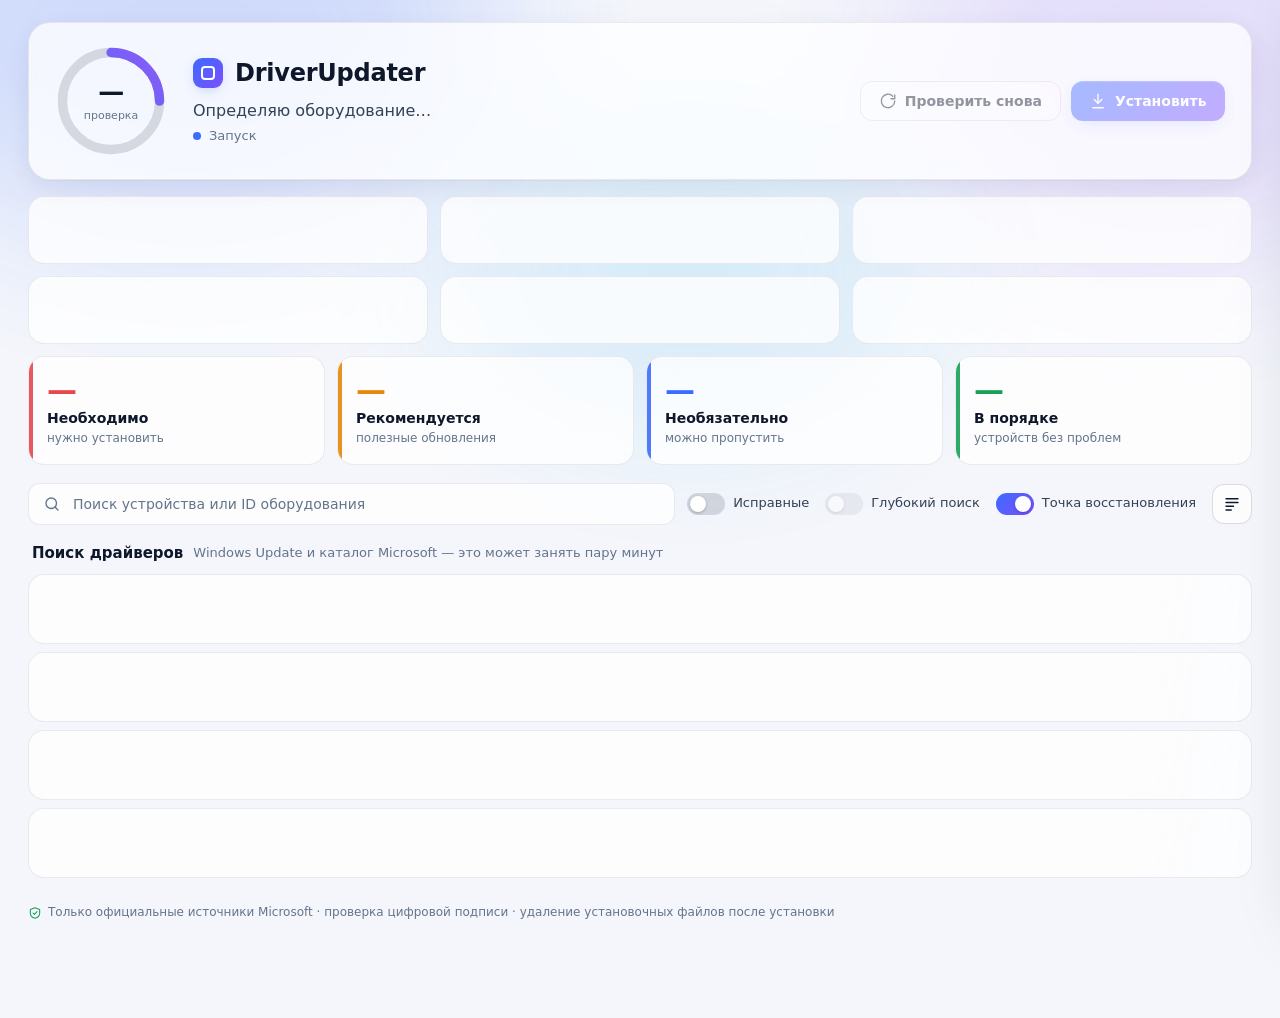
==== driverupdater/webui/web/index.html @ 6d9c79c4 "Replace Qt window with pywebview + HTML/CSS interface - New web UI: health ring, system cards, group" ====
<!doctype html>
<html lang="ru">
<head>
  <meta charset="utf-8">
  <meta name="viewport" content="width=device-width, initial-scale=1">
  <title>DriverUpdater</title>
  <link rel="stylesheet" href="styles.css">
</head>
<body>
  <div class="aurora" aria-hidden="true"><span></span><span></span><span></span></div>

  <div class="app">
    <!-- Шапка -->
    <header class="hero">
      <div class="ring" id="ring" data-state="loading">
        <svg viewBox="0 0 120 120" aria-hidden="true">
          <defs>
            <linearGradient id="ringGrad" x1="0" y1="0" x2="1" y2="1">
              <stop offset="0" stop-color="var(--ring-a)"/>
              <stop offset="1" stop-color="var(--ring-b)"/>
            </linearGradient>
          </defs>
          <circle class="ring-track" cx="60" cy="60" r="52"/>
          <circle class="ring-value" id="ringValue" cx="60" cy="60" r="52"/>
        </svg>
        <div class="ring-label">
          <strong id="ringNumber">—</strong>
          <span id="ringCaption">проверка</span>
        </div>
      </div>

      <div class="hero-text">
        <div class="brand">
          <span class="logo" aria-hidden="true"></span>
          <h1>DriverUpdater</h1>
          <span class="badge badge-demo" id="demoBadge" hidden>демо-данные</span>
        </div>
        <p class="headline" id="headline">Определяю оборудование…</p>
        <p class="status" id="status"><span class="pulse"></span><span id="statusText">Запуск</span></p>
      </div>

      <div class="hero-actions">
        <button class="btn btn-ghost" id="btnRefresh" disabled>
          <i data-icon="refresh"></i><span>Проверить снова</span>
        </button>
        <button class="btn btn-primary" id="btnInstall" disabled>
          <i data-icon="download"></i><span id="btnInstallText">Установить</span>
        </button>
      </div>
    </header>

    <!-- Компьютер -->
    <section class="system" id="system" aria-label="Ваш компьютер"></section>

    <!-- Сводка -->
    <section class="summary" id="summary" aria-label="Сводка"></section>

    <!-- Панель инструментов -->
    <section class="toolbar">
      <label class="search">
        <i data-icon="search"></i>
        <input id="search" type="search" placeholder="Поиск устройства или ID оборудования" autocomplete="off">
      </label>
      <div class="toggles">
        <label class="switch-row" title="Показать устройства, с которыми всё в порядке">
          <input type="checkbox" id="optShowOk"><span class="switch"></span><span>Исправные</span>
        </label>
        <label class="switch-row" title="Искать в каталоге Microsoft обновления для всех важных устройств (дольше)">
          <input type="checkbox" id="optDeep"><span class="switch"></span><span>Глубокий поиск</span>
        </label>
        <label class="switch-row" title="Перед установкой создать точку восстановления Windows">
          <input type="checkbox" id="optRestore" checked><span class="switch"></span><span>Точка восстановления</span>
        </label>
        <button class="btn btn-icon" id="btnLog" title="Журнал"><i data-icon="log"></i></button>
      </div>
    </section>

    <!-- Список -->
    <main class="list" id="list" aria-live="polite"></main>

    <footer class="foot">
      <span><i data-icon="shield"></i> Только официальные источники Microsoft · проверка цифровой подписи · удаление установочных файлов после установки</span>
      <span id="version"></span>
    </footer>
  </div>

  <!-- Панель выбора -->
  <div class="dock" id="dock" hidden>
    <div class="dock-info">
      <strong id="dockCount">0</strong>
      <span id="dockText"></span>
    </div>
    <button class="btn btn-ghost btn-sm" id="dockClear">Снять все</button>
    <button class="btn btn-primary" id="dockInstall"><i data-icon="download"></i><span>Установить</span></button>
  </div>

  <!-- Журнал -->
  <aside class="drawer" id="drawer" aria-hidden="true">
    <div class="drawer-head">
      <h3>Журнал</h3>
      <button class="btn btn-icon" id="drawerClose" title="Закрыть"><i data-icon="x"></i></button>
    </div>
    <pre id="log"></pre>
  </aside>

  <!-- Экран установки -->
  <div class="overlay" id="installer" hidden>
    <div class="install-card">
      <div class="install-head">
        <div class="spinner-big" id="installSpinner"></div>
        <div>
          <h2 id="installTitle">Установка драйверов</h2>
          <p id="installStep">Подготовка…</p>
        </div>
      </div>
      <div class="bar"><span id="installBar"></span></div>
      <ul class="install-list" id="installList"></ul>
      <div class="install-foot" id="installFoot">
        <span class="warn"><i data-icon="alert"></i> Не выключайте компьютер до окончания установки</span>
      </div>
    </div>
  </div>

  <!-- Диалог -->
  <div class="overlay" id="modal" hidden>
    <div class="modal" role="dialog" aria-modal="true" aria-labelledby="modalTitle">
      <div class="modal-icon" id="modalIcon"></div>
      <h2 id="modalTitle"></h2>
      <div class="modal-body" id="modalBody"></div>
      <div class="modal-actions" id="modalActions"></div>
    </div>
  </div>

  <div class="toasts" id="toasts"></div>

  <script src="icons.js"></script>
  <script src="app.js"></script>
</body>
</html>
---- driverupdater/webui/web/styles.css ----
/* ───────────── Темы ───────────── */
:root {
  --bg: #f4f6fb;
  --bg-2: #eef1f8;
  --surface: rgba(255, 255, 255, 0.78);
  --surface-solid: #ffffff;
  --surface-2: #f6f8fc;
  --border: rgba(15, 23, 42, 0.08);
  --border-strong: rgba(15, 23, 42, 0.14);
  --text: #0f172a;
  --text-2: #334155;
  --muted: #64748b;
  --shadow: 0 1px 2px rgba(15, 23, 42, 0.04), 0 8px 24px rgba(15, 23, 42, 0.06);
  --shadow-lg: 0 24px 64px rgba(15, 23, 42, 0.18);

  --accent: #3b6cff;
  --accent-2: #8b5cf6;
  --accent-grad: linear-gradient(135deg, #3b6cff 0%, #7c4dff 100%);
  --accent-glow: rgba(59, 108, 255, 0.35);

  --red: #e5484d;    --red-bg: rgba(229, 72, 77, 0.10);
  --amber: #e5880b;  --amber-bg: rgba(245, 158, 11, 0.12);
  --blue: #3b6cff;   --blue-bg: rgba(59, 108, 255, 0.10);
  --green: #18a058;  --green-bg: rgba(24, 160, 88, 0.10);

  --ring-a: #3b6cff;
  --ring-b: #8b5cf6;
  --aurora-1: rgba(59, 108, 255, 0.22);
  --aurora-2: rgba(139, 92, 246, 0.18);
  --aurora-3: rgba(14, 165, 233, 0.14);

  --radius: 16px;
  --radius-sm: 10px;
  color-scheme: light;
}

@media (prefers-color-scheme: dark) {
  :root {
    --bg: #0b0f17;
    --bg-2: #111725;
    --surface: rgba(22, 28, 42, 0.72);
    --surface-solid: #151b29;
    --surface-2: rgba(255, 255, 255, 0.035);
    --border: rgba(255, 255, 255, 0.07);
    --border-strong: rgba(255, 255, 255, 0.13);
    --text: #e8ecf4;
    --text-2: #c3cad8;
    --muted: #8a94a8;
    --shadow: 0 1px 2px rgba(0, 0, 0, 0.3), 0 10px 30px rgba(0, 0, 0, 0.25);
    --shadow-lg: 0 30px 80px rgba(0, 0, 0, 0.6);

    --accent: #5b86ff;
    --accent-glow: rgba(91, 134, 255, 0.45);

    --red: #ff6369;    --red-bg: rgba(255, 99, 105, 0.13);
    --amber: #ffb224;  --amber-bg: rgba(255, 178, 36, 0.13);
    --blue: #6e93ff;   --blue-bg: rgba(110, 147, 255, 0.13);
    --green: #3dd68c;  --green-bg: rgba(61, 214, 140, 0.12);

    --aurora-1: rgba(59, 108, 255, 0.28);
    --aurora-2: rgba(139, 92, 246, 0.22);
    --aurora-3: rgba(14, 165, 233, 0.12);
    color-scheme: dark;
  }
}

/* ───────────── База ───────────── */
* { box-sizing: border-box; }
html, body { height: 100%; }
body {
  margin: 0;
  background: var(--bg);
  color: var(--text);
  font: 14px/1.45 "Segoe UI Variable Text", "Segoe UI", system-ui, -apple-system, "Helvetica Neue", Arial, sans-serif;
  -webkit-font-smoothing: antialiased;
  overflow-x: hidden;
  user-select: none;
}
h1, h2, h3 { font-family: "Segoe UI Variable Display", "Segoe UI", system-ui, sans-serif; margin: 0; }
button { font: inherit; color: inherit; }
[hidden] { display: none !important; }
.ic { width: 18px; height: 18px; flex: none; }

::-webkit-scrollbar { width: 12px; height: 12px; }
::-webkit-scrollbar-thumb { background: var(--border-strong); border-radius: 8px; border: 3px solid transparent; background-clip: padding-box; }
::-webkit-scrollbar-thumb:hover { background-color: var(--muted); }
::-webkit-scrollbar-track { background: transparent; }

/* Цветной фон «северное сияние» */
.aurora { position: fixed; inset: 0; pointer-events: none; overflow: hidden; z-index: 0; }
.aurora span { position: absolute; border-radius: 50%; filter: blur(80px); opacity: .9; animation: drift 24s ease-in-out infinite alternate; }
.aurora span:nth-child(1) { width: 620px; height: 420px; left: -120px; top: -180px; background: var(--aurora-1); }
.aurora span:nth-child(2) { width: 520px; height: 380px; right: -140px; top: -120px; background: var(--aurora-2); animation-delay: -8s; }
.aurora span:nth-child(3) { width: 480px; height: 300px; left: 35%; top: 120px; background: var(--aurora-3); animation-delay: -16s; }
@keyframes drift { to { transform: translate(40px, 30px) scale(1.08); } }

.app { position: relative; z-index: 1; max-width: 1280px; margin: 0 auto; padding: 22px 28px 96px; }

/* ───────────── Кнопки ───────────── */
.btn {
  display: inline-flex; align-items: center; gap: 8px;
  height: 40px; padding: 0 18px; border-radius: 12px;
  border: 1px solid var(--border-strong); background: var(--surface);
  backdrop-filter: blur(12px); cursor: pointer; font-weight: 600; white-space: nowrap;
  transition: transform .15s ease, box-shadow .2s ease, background .2s ease, border-color .2s ease, opacity .2s;
}
.btn:hover:not(:disabled) { border-color: var(--accent); transform: translateY(-1px); }
.btn:active:not(:disabled) { transform: translateY(0); }
.btn:disabled { opacity: .45; cursor: default; }
.btn:focus-visible { outline: 2px solid var(--accent); outline-offset: 2px; }
.btn-primary {
  border: none; color: #fff; background: var(--accent-grad);
  box-shadow: 0 6px 20px -6px var(--accent-glow), inset 0 1px 0 rgba(255,255,255,.18);
}
.btn-primary:hover:not(:disabled) { box-shadow: 0 10px 28px -6px var(--accent-glow), inset 0 1px 0 rgba(255,255,255,.22); }
.btn-danger { border: none; color: #fff; background: linear-gradient(135deg, #f0565c, #d7263d); box-shadow: 0 6px 20px -6px rgba(229,72,77,.5); }
.btn-ghost { background: transparent; }
.btn-sm { height: 34px; padding: 0 14px; font-size: 13px; }
.btn-icon { width: 40px; padding: 0; justify-content: center; }

/* ───────────── Шапка ───────────── */
.hero {
  display: grid; grid-template-columns: auto 1fr auto; align-items: center; gap: 26px;
  padding: 22px 26px; border-radius: 22px;
  background: var(--surface); border: 1px solid var(--border); box-shadow: var(--shadow);
  backdrop-filter: blur(18px) saturate(1.3);
}
.brand { display: flex; align-items: center; gap: 12px; }
.logo {
  width: 30px; height: 30px; border-radius: 9px; background: var(--accent-grad);
  box-shadow: 0 4px 14px -4px var(--accent-glow); position: relative;
}
.logo::after { content: ""; position: absolute; inset: 8px; border: 2px solid #fff; border-radius: 4px; }
.hero h1 { font-size: 24px; font-weight: 700; letter-spacing: -.01em; }
.headline { margin: 8px 0 4px; font-size: 16px; color: var(--text-2); font-weight: 500; }
.status { margin: 0; display: flex; align-items: center; gap: 8px; color: var(--muted); font-size: 13px; min-height: 20px; }
.pulse { width: 8px; height: 8px; border-radius: 50%; background: var(--accent); box-shadow: 0 0 0 0 var(--accent-glow); animation: pulse 1.6s infinite; }
.status.idle .pulse { animation: none; background: var(--green); box-shadow: none; }
.status.error .pulse { animation: none; background: var(--red); }
@keyframes pulse { 0% { box-shadow: 0 0 0 0 var(--accent-glow); } 70% { box-shadow: 0 0 0 10px transparent; } 100% { box-shadow: 0 0 0 0 transparent; } }
.hero-actions { display: flex; gap: 10px; }

.badge { font-size: 11px; font-weight: 700; padding: 3px 8px; border-radius: 999px; letter-spacing: .02em; text-transform: uppercase; }
.badge-demo { background: var(--amber-bg); color: var(--amber); }

/* Кольцо состояния */
.ring { position: relative; width: 112px; height: 112px; }
.ring svg { width: 100%; height: 100%; transform: rotate(-90deg); }
.ring circle { fill: none; stroke-width: 10; }
.ring-track { stroke: var(--border-strong); }
.ring-value { stroke: url(#ringGrad); stroke-linecap: round; stroke-dasharray: 326.7; stroke-dashoffset: 326.7; transition: stroke-dashoffset 1.2s cubic-bezier(.2,.8,.2,1); }
.ring[data-state="loading"] svg { animation: spin 1.4s linear infinite; }
.ring[data-state="loading"] .ring-value { stroke-dashoffset: 245; }
.ring[data-state="good"] { --ring-a: #22c55e; --ring-b: #10b981; }
.ring[data-state="warn"] { --ring-a: #f59e0b; --ring-b: #f97316; }
.ring[data-state="bad"] { --ring-a: #f43f5e; --ring-b: #e5484d; }
.ring-label { position: absolute; inset: 0; display: flex; flex-direction: column; align-items: center; justify-content: center; text-align: center; }
.ring-label strong { font-size: 26px; font-weight: 700; line-height: 1; letter-spacing: -.02em; }
.ring-label span { font-size: 11px; color: var(--muted); margin-top: 4px; max-width: 80px; line-height: 1.2; }
@keyframes spin { to { transform: rotate(270deg); } }

/* ───────────── Компьютер ───────────── */
.system { display: grid; grid-template-columns: repeat(3, minmax(0, 1fr)); gap: 12px; margin-top: 16px; }
.spec {
  display: flex; gap: 12px; align-items: center; padding: 14px 16px; min-height: 68px;
  background: var(--surface); border: 1px solid var(--border); border-radius: var(--radius);
  backdrop-filter: blur(14px); animation: rise .45s both;
}
.spec .tile { width: 38px; height: 38px; border-radius: 11px; display: grid; place-items: center; background: var(--blue-bg); color: var(--accent); flex: none; }
.spec .k { font-size: 12px; color: var(--muted); }
.spec .v { font-weight: 600; overflow: hidden; text-overflow: ellipsis; display: -webkit-box; -webkit-line-clamp: 2; -webkit-box-orient: vertical; word-break: break-word; }
.spec > div:last-child { min-width: 0; }

/* ───────────── Сводка ───────────── */
.summary { display: grid; grid-template-columns: repeat(4, 1fr); gap: 12px; margin-top: 12px; }
.stat {
  position: relative; text-align: left; padding: 16px 18px; border-radius: var(--radius); cursor: pointer;
  background: var(--surface); border: 1px solid var(--border); backdrop-filter: blur(14px);
  transition: transform .15s, border-color .2s, box-shadow .2s; overflow: hidden; animation: rise .45s both;
}
.stat::before { content: ""; position: absolute; left: 0; top: 0; bottom: 0; width: 4px; background: var(--c); opacity: .9; }
.stat:hover { transform: translateY(-2px); box-shadow: var(--shadow); }
.stat.active { border-color: var(--c); box-shadow: 0 0 0 3px var(--cbg); }
.stat .n { font-size: 30px; font-weight: 700; letter-spacing: -.02em; line-height: 1.1; color: var(--c); }
.stat .t { font-weight: 600; margin-top: 2px; }
.stat .d { font-size: 12px; color: var(--muted); margin-top: 2px; }

/* ───────────── Панель инструментов ───────────── */
.toolbar { display: flex; gap: 12px; align-items: center; margin: 18px 0 10px; flex-wrap: wrap; }
.search {
  flex: 1 1 280px; display: flex; align-items: center; gap: 10px; height: 42px; padding: 0 14px;
  background: var(--surface); border: 1px solid var(--border); border-radius: 12px; color: var(--muted);
  transition: border-color .2s, box-shadow .2s;
}
.search:focus-within { border-color: var(--accent); box-shadow: 0 0 0 3px var(--blue-bg); }
.search input { flex: 1; min-width: 0; border: none; outline: none; background: transparent; color: var(--text); font: inherit; user-select: text; }
.search input::placeholder { color: var(--muted); }
.toggles { display: flex; align-items: center; gap: 16px; flex-wrap: wrap; }

.switch-row { display: inline-flex; align-items: center; gap: 8px; cursor: pointer; color: var(--text-2); font-size: 13px; white-space: nowrap; }
.switch-row input { position: absolute; opacity: 0; pointer-events: none; }
.switch { position: relative; width: 38px; height: 22px; border-radius: 999px; background: var(--border-strong); transition: background .2s; flex: none; }
.switch::after { content: ""; position: absolute; left: 3px; top: 3px; width: 16px; height: 16px; border-radius: 50%; background: #fff; box-shadow: 0 1px 3px rgba(0,0,0,.25); transition: transform .22s cubic-bezier(.3,1.4,.5,1); }
input:checked + .switch { background: var(--accent-grad); }
input:checked + .switch::after { transform: translateX(16px); }
input:focus-visible + .switch { outline: 2px solid var(--accent); outline-offset: 2px; }
input:disabled + .switch { opacity: .4; }

/* ───────────── Список устройств ───────────── */
.group { margin-top: 18px; animation: rise .4s both; }
.group-head { display: flex; align-items: center; gap: 10px; padding: 0 4px 10px; }
.group-head .dot { width: 10px; height: 10px; border-radius: 50%; background: var(--c); box-shadow: 0 0 0 4px var(--cbg); }
.group-head h3 { font-size: 15px; font-weight: 700; }
.group-head .count { font-size: 12px; font-weight: 700; padding: 2px 8px; border-radius: 999px; background: var(--cbg); color: var(--c); }
.group-head .hint { color: var(--muted); font-size: 13px; flex: 1; }
.group-head .link { border: none; background: none; color: var(--accent); cursor: pointer; font-size: 13px; font-weight: 600; padding: 4px 6px; border-radius: 6px; }
.group-head .link:hover { background: var(--blue-bg); }

.cards { display: flex; flex-direction: column; gap: 8px; }
.dev {
  background: var(--surface); border: 1px solid var(--border); border-radius: var(--radius);
  backdrop-filter: blur(14px); transition: border-color .2s, box-shadow .2s, transform .15s;
  animation: rise .35s both;
}
.dev:hover { border-color: var(--border-strong); box-shadow: var(--shadow); }
.dev.selected { border-color: color-mix(in srgb, var(--accent) 45%, transparent); }
.dev-row { display: grid; grid-template-columns: 44px minmax(0, 1fr) auto auto 20px; align-items: center; gap: 14px; padding: 12px 16px; cursor: pointer; }
.dev .tile { width: 44px; height: 44px; border-radius: 12px; display: grid; place-items: center; background: var(--cbg); color: var(--c); }
.dev .tile .ic { width: 22px; height: 22px; }
.dev .name { font-weight: 600; font-size: 14.5px; overflow: hidden; text-overflow: ellipsis; white-space: nowrap; }
.dev .sub { display: flex; align-items: center; gap: 8px; flex-wrap: wrap; color: var(--muted); font-size: 12.5px; margin-top: 3px; }
.dev .sub .arrow { color: var(--c); font-weight: 700; }
.dev .sub .new { color: var(--text-2); font-weight: 600; }
.dev .sub .vendor { color: var(--text-2); font-weight: 600; }
.dev .meta { display: flex; gap: 6px; flex-wrap: wrap; justify-content: flex-end; }
.chip { display: inline-flex; align-items: center; gap: 5px; font-size: 11.5px; font-weight: 600; padding: 3px 9px; border-radius: 999px; background: var(--surface-2); border: 1px solid var(--border); color: var(--text-2); white-space: nowrap; }
.chip.warn { background: var(--red-bg); color: var(--red); border-color: transparent; }
.chip.note { background: var(--amber-bg); color: var(--amber); border-color: transparent; }
.chip .ic { width: 13px; height: 13px; }
.dev .chev { color: var(--muted); transition: transform .25s; }
.dev.open .chev { transform: rotate(90deg); }
.dev .ctl { display: flex; align-items: center; min-width: 38px; }
.dev .ctl .switch-row { gap: 0; }

.dev-more { display: grid; grid-template-rows: 0fr; transition: grid-template-rows .3s ease; }
.dev.open .dev-more { grid-template-rows: 1fr; }
.dev-more > div { overflow: hidden; }
.why { margin: 0 16px 16px 74px; padding: 14px 16px; border-radius: 12px; background: var(--surface-2); border: 1px solid var(--border); }
.why p { margin: 0 0 10px; color: var(--text-2); line-height: 1.55; user-select: text; }
.why .label { display: inline-flex; align-items: center; gap: 6px; font-size: 12px; font-weight: 700; color: var(--c); text-transform: uppercase; letter-spacing: .04em; margin-bottom: 6px; }
.facts { display: grid; grid-template-columns: max-content 1fr; gap: 4px 16px; font-size: 13px; }
.facts dt { color: var(--muted); }
.facts dd { margin: 0; color: var(--text-2); word-break: break-all; user-select: text; }
.why .actions { margin-top: 12px; display: flex; gap: 8px; flex-wrap: wrap; }

/* Пустое состояние / заглушки */
.empty { text-align: center; padding: 56px 20px; color: var(--muted); }
.empty .big { width: 72px; height: 72px; margin: 0 auto 14px; border-radius: 22px; display: grid; place-items: center; background: var(--green-bg); color: var(--green); }
.empty .big .ic { width: 36px; height: 36px; }
.empty h3 { color: var(--text); font-size: 18px; margin-bottom: 6px; }
.skeleton { height: 70px; border-radius: var(--radius); background: linear-gradient(100deg, var(--surface) 30%, var(--surface-2) 50%, var(--surface) 70%); background-size: 300% 100%; border: 1px solid var(--border); animation: shimmer 1.4s infinite linear; }
.skeleton.short { height: 68px; }
@keyframes shimmer { from { background-position: 100% 0; } to { background-position: -100% 0; } }
@keyframes rise { from { opacity: 0; transform: translateY(8px); } to { opacity: 1; transform: none; } }

.foot { display: flex; justify-content: space-between; gap: 12px; margin-top: 26px; color: var(--muted); font-size: 12px; flex-wrap: wrap; }
.foot span { display: inline-flex; align-items: center; gap: 6px; }
.foot .ic { width: 14px; height: 14px; color: var(--green); }

/* ───────────── Нижняя панель выбора ───────────── */
.dock {
  position: fixed; left: 50%; bottom: 18px; transform: translateX(-50%); z-index: 20;
  display: flex; align-items: center; gap: 14px; padding: 10px 10px 10px 20px; border-radius: 18px;
  background: var(--surface-solid); border: 1px solid var(--border-strong); box-shadow: var(--shadow-lg);
  animation: dockIn .35s cubic-bezier(.2,.9,.3,1.2) both; max-width: calc(100vw - 32px);
}
.dock-info { display: flex; align-items: baseline; gap: 8px; min-width: 0; }
.dock-info strong { font-size: 20px; background: var(--accent-grad); -webkit-background-clip: text; background-clip: text; color: transparent; }
.dock-info span { color: var(--muted); font-size: 13px; white-space: nowrap; overflow: hidden; text-overflow: ellipsis; }
@keyframes dockIn { from { opacity: 0; transform: translate(-50%, 20px); } }

/* ───────────── Журнал ───────────── */
.drawer {
  position: fixed; top: 0; right: 0; bottom: 0; width: min(520px, 92vw); z-index: 30;
  background: var(--surface-solid); border-left: 1px solid var(--border-strong); box-shadow: var(--shadow-lg);
  transform: translateX(105%); transition: transform .3s cubic-bezier(.2,.8,.2,1);
  display: flex; flex-direction: column;
}
.drawer.open { transform: none; }
.drawer-head { display: flex; justify-content: space-between; align-items: center; padding: 16px 18px; border-bottom: 1px solid var(--border); }
.drawer pre { flex: 1; margin: 0; padding: 14px 18px; overflow: auto; font: 12px/1.55 "Cascadia Mono", Consolas, monospace; color: var(--text-2); white-space: pre-wrap; word-break: break-word; user-select: text; }

/* ───────────── Оверлеи ───────────── */
.overlay {
  position: fixed; inset: 0; z-index: 40; display: grid; place-items: center; padding: 24px;
  background: rgba(8, 12, 20, .45); backdrop-filter: blur(6px); animation: fade .2s both;
}
@keyframes fade { from { opacity: 0; } }
.modal, .install-card {
  width: min(560px, 100%); max-height: calc(100vh - 48px); overflow: auto;
  background: var(--surface-solid); border: 1px solid var(--border-strong); border-radius: 22px;
  box-shadow: var(--shadow-lg); padding: 26px; animation: pop .3s cubic-bezier(.2,.9,.3,1.15) both;
}
@keyframes pop { from { opacity: 0; transform: scale(.94) translateY(10px); } }
.modal-icon { width: 52px; height: 52px; border-radius: 16px; display: grid; place-items: center; margin-bottom: 14px; background: var(--cbg, var(--blue-bg)); color: var(--c, var(--accent)); }
.modal-icon .ic { width: 26px; height: 26px; }
.modal h2 { font-size: 20px; margin-bottom: 8px; }
.modal-body { color: var(--text-2); line-height: 1.55; }
.modal-body p { margin: 0 0 10px; }
.modal-body ul { margin: 6px 0 10px; padding: 0; list-style: none; display: flex; flex-direction: column; gap: 6px; max-height: 260px; overflow: auto; }
.modal-body li { display: flex; align-items: center; gap: 10px; padding: 8px 10px; border-radius: 10px; background: var(--surface-2); border: 1px solid var(--border); }
.modal-body li .ic { color: var(--muted); }
.modal-body li .sz { margin-left: auto; color: var(--muted); font-size: 12px; white-space: nowrap; }
.modal-body li.ok .ic { color: var(--green); }
.modal-body li.err .ic { color: var(--red); }
.modal-body li small { display: block; color: var(--muted); }
.modal-actions { display: flex; justify-content: flex-end; gap: 10px; margin-top: 18px; flex-wrap: wrap; }

.install-card { width: min(620px, 100%); }
.install-head { display: flex; gap: 16px; align-items: center; }
.install-head h2 { font-size: 20px; }
.install-head p { margin: 4px 0 0; color: var(--muted); }
.spinner-big { width: 46px; height: 46px; border-radius: 50%; border: 4px solid var(--border-strong); border-top-color: var(--accent); border-right-color: var(--accent-2); animation: spin2 .9s linear infinite; flex: none; }
.spinner-big.done { animation: none; border-color: var(--green); display: grid; place-items: center; color: var(--green); background: var(--green-bg); }
.spinner-big.done .ic { width: 24px; height: 24px; stroke-width: 2.4; }
@keyframes spin2 { to { transform: rotate(360deg); } }
.bar { height: 8px; border-radius: 999px; background: var(--border); margin: 20px 0 14px; overflow: hidden; }
.bar span { display: block; height: 100%; width: 0; border-radius: inherit; background: var(--accent-grad); transition: width .5s ease; position: relative; overflow: hidden; }
.bar span::after { content: ""; position: absolute; inset: 0; background: linear-gradient(90deg, transparent, rgba(255,255,255,.35), transparent); animation: shine 1.6s infinite; }
@keyframes shine { from { transform: translateX(-100%); } to { transform: translateX(100%); } }
.install-list { list-style: none; margin: 0; padding: 0; display: flex; flex-direction: column; gap: 6px; }
.install-list li { display: grid; grid-template-columns: 24px 1fr; gap: 10px; align-items: start; padding: 10px 12px; border-radius: 12px; background: var(--surface-2); border: 1px solid var(--border); }
.install-list .st { width: 20px; height: 20px; display: grid; place-items: center; margin-top: 1px; color: var(--muted); }
.install-list li[data-state="running"] { border-color: color-mix(in srgb, var(--accent) 40%, transparent); }
.install-list li[data-state="running"] .st::before { content: ""; width: 14px; height: 14px; border-radius: 50%; border: 2px solid var(--border-strong); border-top-color: var(--accent); animation: spin2 .8s linear infinite; }
.install-list li[data-state="ok"] .st { color: var(--green); }
.install-list li[data-state="error"] .st { color: var(--red); }
.install-list .nm { font-weight: 600; }
.install-list .msg { font-size: 12.5px; color: var(--muted); margin-top: 2px; word-break: break-word; }
.install-foot { margin-top: 16px; display: flex; justify-content: space-between; align-items: center; gap: 10px; flex-wrap: wrap; }
.warn { display: inline-flex; align-items: center; gap: 8px; color: var(--amber); font-size: 13px; font-weight: 600; }

/* ───────────── Уведомления ───────────── */
.toasts { position: fixed; right: 18px; bottom: 18px; z-index: 50; display: flex; flex-direction: column; gap: 10px; max-width: min(420px, calc(100vw - 36px)); }
.toast { display: flex; gap: 10px; align-items: flex-start; padding: 12px 14px; border-radius: 14px; background: var(--surface-solid); border: 1px solid var(--border-strong); box-shadow: var(--shadow-lg); animation: pop .3s both; }
.toast .ic { color: var(--c, var(--accent)); margin-top: 1px; }
.toast.out { opacity: 0; transform: translateY(8px); transition: .3s; }

/* Цвета групп */
.c-required { --c: var(--red); --cbg: var(--red-bg); }
.c-recommended { --c: var(--amber); --cbg: var(--amber-bg); }
.c-optional { --c: var(--blue); --cbg: var(--blue-bg); }
.c-not_needed { --c: var(--green); --cbg: var(--green-bg); }

/* ───────────── Адаптивность ───────────── */
@media (max-width: 1100px) {
  .dev-row { grid-template-columns: 44px minmax(0, 1fr) auto 20px; }
  .dev .meta { grid-column: 2 / 3; grid-row: 2; justify-content: flex-start; }
  .dev .ctl { grid-column: 3; grid-row: 1 / span 2; }
  .dev .chev { grid-column: 4; grid-row: 1 / span 2; }
}
@media (max-width: 980px) {
  .app { padding: 16px 16px 96px; }
  .hero { grid-template-columns: auto 1fr; }
  .hero-actions { grid-column: 1 / -1; justify-content: flex-end; }
  .summary { grid-template-columns: repeat(2, 1fr); }
  .why { margin-left: 16px; }
}
@media (max-width: 760px) {
  .system { grid-template-columns: repeat(2, minmax(0, 1fr)); }
}
/* Невысокие экраны (ноутбуки 1366×768 с масштабом 125–150%): компактный верх, чтобы список был виден сразу */
@media (max-height: 760px) {
  .app { padding-top: 14px; }
  .hero { padding: 14px 20px; gap: 18px; border-radius: 18px; }
  .ring { width: 84px; height: 84px; }
  .ring-label strong { font-size: 20px; }
  .ring-label span { font-size: 10px; }
  .hero h1 { font-size: 20px; }
  .headline { margin: 4px 0 2px; font-size: 14.5px; }
  .system { gap: 8px; margin-top: 10px; }
  .spec { padding: 8px 12px; min-height: 0; gap: 10px; }
  .spec .tile { width: 30px; height: 30px; border-radius: 9px; }
  .spec .tile .ic { width: 16px; height: 16px; }
  .spec .v { -webkit-line-clamp: 1; font-size: 13px; }
  .spec .k { font-size: 11px; }
  .summary { gap: 8px; margin-top: 8px; }
  .stat { padding: 8px 14px; display: grid; grid-template-columns: auto 1fr; grid-template-rows: auto auto; column-gap: 12px; align-items: center; }
  .stat .n { font-size: 22px; grid-row: 1 / span 2; }
  .stat .t { margin: 0; }
  .stat .d { margin: 0; }
  .toolbar { margin: 12px 0 4px; }
  .group { margin-top: 12px; }
}
@media (prefers-reduced-motion: reduce) {
  *, *::before, *::after { animation-duration: .01ms !important; animation-iteration-count: 1 !important; transition-duration: .01ms !important; }
}
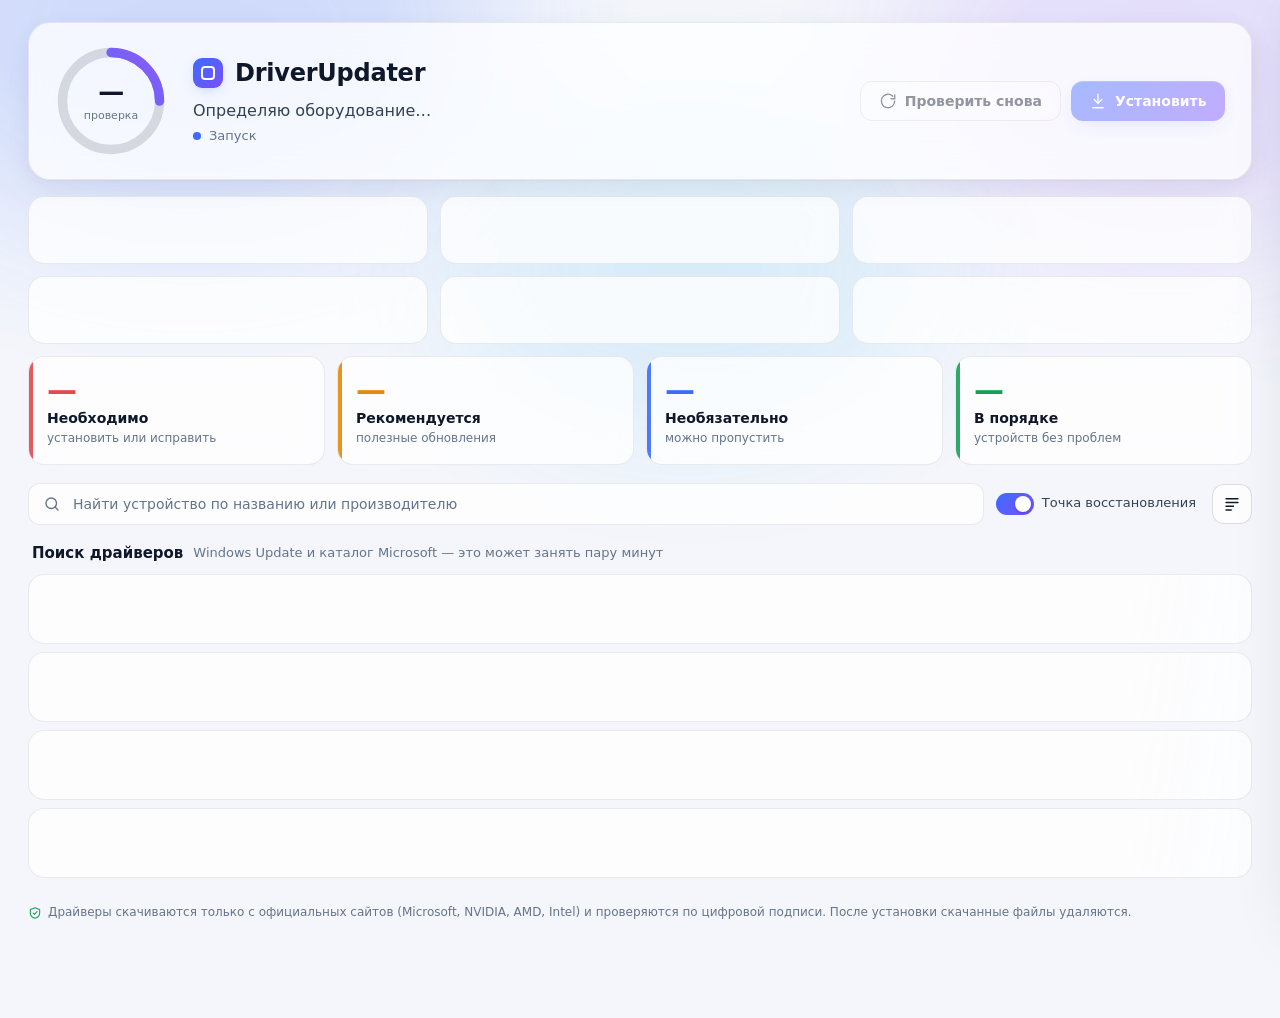
==== commit f2d87cb2: "v0.3.0: NVIDIA site, wider catalog search, vendor tools, repair, self-update - NVIDIA: check latest " ====
--- a/driverupdater/webui/web/index.html
+++ b/driverupdater/webui/web/index.html
@@ -10,6 +10,12 @@
   <div class="aurora" aria-hidden="true"><span></span><span></span><span></span></div>
 
   <div class="app">
+    <div class="update-bar" id="updateBar" hidden>
+      <i data-icon="sparkle"></i>
+      <span id="updateText">Вышла новая версия DriverUpdater</span>
+      <button class="btn btn-sm btn-ghost" id="updateNotes">Что нового</button>
+      <button class="btn btn-sm btn-primary" id="updateApply"><i data-icon="download"></i><span>Обновить</span></button>
+    </div>
     <!-- Шапка -->
     <header class="hero">
       <div class="ring" id="ring" data-state="loading">
@@ -59,16 +65,10 @@
     <section class="toolbar">
       <label class="search">
         <i data-icon="search"></i>
-        <input id="search" type="search" placeholder="Поиск устройства или ID оборудования" autocomplete="off">
+        <input id="search" type="search" placeholder="Найти устройство по названию или производителю" autocomplete="off">
       </label>
       <div class="toggles">
-        <label class="switch-row" title="Показать устройства, с которыми всё в порядке">
-          <input type="checkbox" id="optShowOk"><span class="switch"></span><span>Исправные</span>
-        </label>
-        <label class="switch-row" title="Искать в каталоге Microsoft обновления для всех важных устройств (дольше)">
-          <input type="checkbox" id="optDeep"><span class="switch"></span><span>Глубокий поиск</span>
-        </label>
-        <label class="switch-row" title="Перед установкой создать точку восстановления Windows">
+        <label class="switch-row" title="Перед установкой Windows запомнит текущее состояние, чтобы при проблемах можно было всё вернуть">
           <input type="checkbox" id="optRestore" checked><span class="switch"></span><span>Точка восстановления</span>
         </label>
         <button class="btn btn-icon" id="btnLog" title="Журнал"><i data-icon="log"></i></button>
@@ -79,7 +79,7 @@
     <main class="list" id="list" aria-live="polite"></main>
 
     <footer class="foot">
-      <span><i data-icon="shield"></i> Только официальные источники Microsoft · проверка цифровой подписи · удаление установочных файлов после установки</span>
+      <span><i data-icon="shield"></i> Драйверы скачиваются только с официальных сайтов (Microsoft, NVIDIA, AMD, Intel) и проверяются по цифровой подписи. После установки скачанные файлы удаляются.</span>
       <span id="version"></span>
     </footer>
   </div>
--- a/driverupdater/webui/web/styles.css
+++ b/driverupdater/webui/web/styles.css
@@ -209,6 +209,10 @@
 /* ───────────── Список устройств ───────────── */
 .group { margin-top: 18px; animation: rise .4s both; }
 .group-head { display: flex; align-items: center; gap: 10px; padding: 0 4px 10px; }
+.group-head .fold { display: inline-flex; align-items: center; gap: 10px; border: none; background: none; padding: 2px 6px 2px 0; cursor: pointer; border-radius: 8px; }
+.group-head .fold:focus-visible { outline: 2px solid var(--accent); }
+.group-head .fold > .ic { width: 16px; height: 16px; color: var(--muted); transform: rotate(90deg); transition: transform .2s; }
+.group.folded .group-head .fold > .ic { transform: none; }
 .group-head .dot { width: 10px; height: 10px; border-radius: 50%; background: var(--c); box-shadow: 0 0 0 4px var(--cbg); }
 .group-head h3 { font-size: 15px; font-weight: 700; }
 .group-head .count { font-size: 12px; font-weight: 700; padding: 2px 8px; border-radius: 999px; background: var(--cbg); color: var(--c); }
@@ -252,6 +256,16 @@
 .facts dt { color: var(--muted); }
 .facts dd { margin: 0; color: var(--text-2); word-break: break-all; user-select: text; }
 .why .actions { margin-top: 12px; display: flex; gap: 8px; flex-wrap: wrap; }
+
+/* Плашка обновления программы */
+.update-bar {
+  display: flex; align-items: center; gap: 12px; margin-bottom: 14px; padding: 10px 12px 10px 16px;
+  border-radius: 16px; background: var(--surface); border: 1px solid color-mix(in srgb, var(--accent) 45%, transparent);
+  box-shadow: 0 0 0 4px var(--blue-bg); animation: rise .4s both; backdrop-filter: blur(14px);
+}
+.update-bar > .ic { color: var(--accent); }
+.update-bar span { flex: 1; font-weight: 600; }
+.notes p { margin: 0 0 6px; }
 
 /* Пустое состояние / заглушки */
 .empty { text-align: center; padding: 56px 20px; color: var(--muted); }
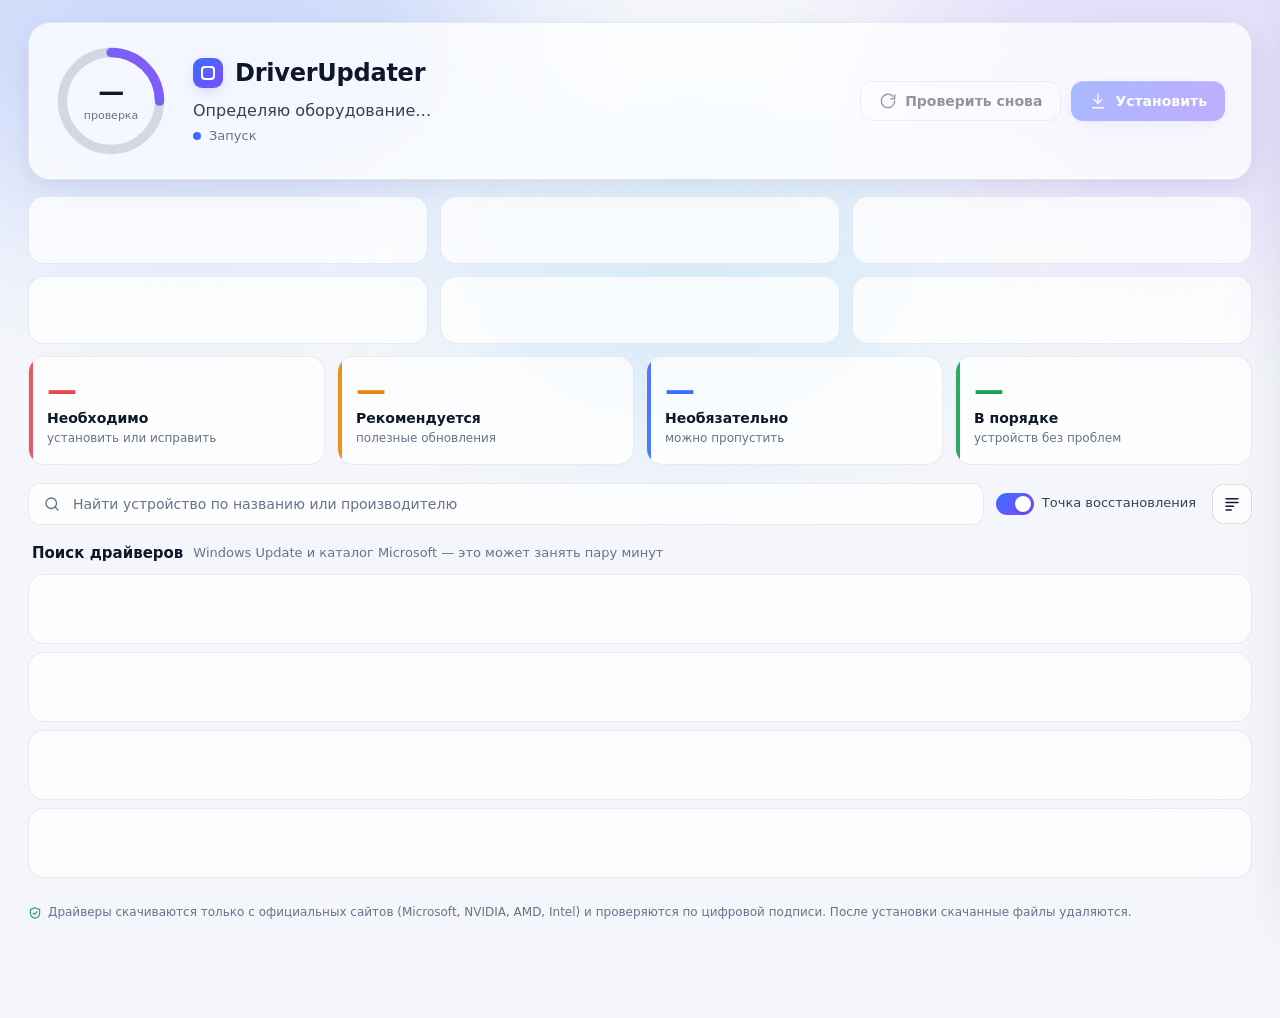
==== commit 5707d631: "v0.3.1: staged install progress with percent, speed and time left - Installer reports stage (downloa" ====
--- a/driverupdater/webui/web/index.html
+++ b/driverupdater/webui/web/index.html
@@ -108,12 +108,14 @@
     <div class="install-card">
       <div class="install-head">
         <div class="spinner-big" id="installSpinner"></div>
-        <div>
+        <div class="install-title">
           <h2 id="installTitle">Установка драйверов</h2>
           <p id="installStep">Подготовка…</p>
         </div>
+        <div class="install-pct" id="installPct">0%</div>
       </div>
       <div class="bar"><span id="installBar"></span></div>
+      <div class="install-sub" id="installSub"></div>
       <ul class="install-list" id="installList"></ul>
       <div class="install-foot" id="installFoot">
         <span class="warn"><i data-icon="alert"></i> Не выключайте компьютер до окончания установки</span>
--- a/driverupdater/webui/web/styles.css
+++ b/driverupdater/webui/web/styles.css
@@ -344,6 +344,22 @@
 @keyframes shine { from { transform: translateX(-100%); } to { transform: translateX(100%); } }
 .install-list { list-style: none; margin: 0; padding: 0; display: flex; flex-direction: column; gap: 6px; }
 .install-list li { display: grid; grid-template-columns: 24px 1fr; gap: 10px; align-items: start; padding: 10px 12px; border-radius: 12px; background: var(--surface-2); border: 1px solid var(--border); }
+.install-title { flex: 1; min-width: 0; }
+.install-title p { white-space: nowrap; overflow: hidden; text-overflow: ellipsis; }
+.install-pct { font-size: 30px; font-weight: 700; letter-spacing: -.02em; background: var(--accent-grad); -webkit-background-clip: text; background-clip: text; color: transparent; font-variant-numeric: tabular-nums; }
+.install-sub { margin: -6px 0 12px; color: var(--muted); font-size: 12.5px; }
+.install-list .body { min-width: 0; }
+.install-list .row1 { display: flex; justify-content: space-between; gap: 12px; align-items: baseline; }
+.install-list .stage { font-size: 12px; font-weight: 700; color: var(--muted); white-space: nowrap; font-variant-numeric: tabular-nums; }
+.install-list li[data-state="running"] .stage { color: var(--accent); }
+.install-list li[data-state="ok"] .stage { color: var(--green); }
+.install-list li[data-state="error"] .stage { color: var(--red); }
+.install-list .mini { height: 4px; border-radius: 999px; background: var(--border); margin-top: 8px; overflow: hidden; display: none; }
+.install-list li[data-state="running"] .mini { display: block; }
+.install-list .mini > span { display: block; height: 100%; width: 0; border-radius: inherit; background: var(--accent-grad); transition: width .3s ease; }
+.install-list li.indeterminate .mini > span { width: 35% !important; animation: indet 1.3s ease-in-out infinite; }
+@keyframes indet { from { transform: translateX(-100%); } to { transform: translateX(290%); } }
+.install-list li[data-state="waiting"] { opacity: .65; }
 .install-list .st { width: 20px; height: 20px; display: grid; place-items: center; margin-top: 1px; color: var(--muted); }
 .install-list li[data-state="running"] { border-color: color-mix(in srgb, var(--accent) 40%, transparent); }
 .install-list li[data-state="running"] .st::before { content: ""; width: 14px; height: 14px; border-radius: 50%; border: 2px solid var(--border-strong); border-top-color: var(--accent); animation: spin2 .8s linear infinite; }
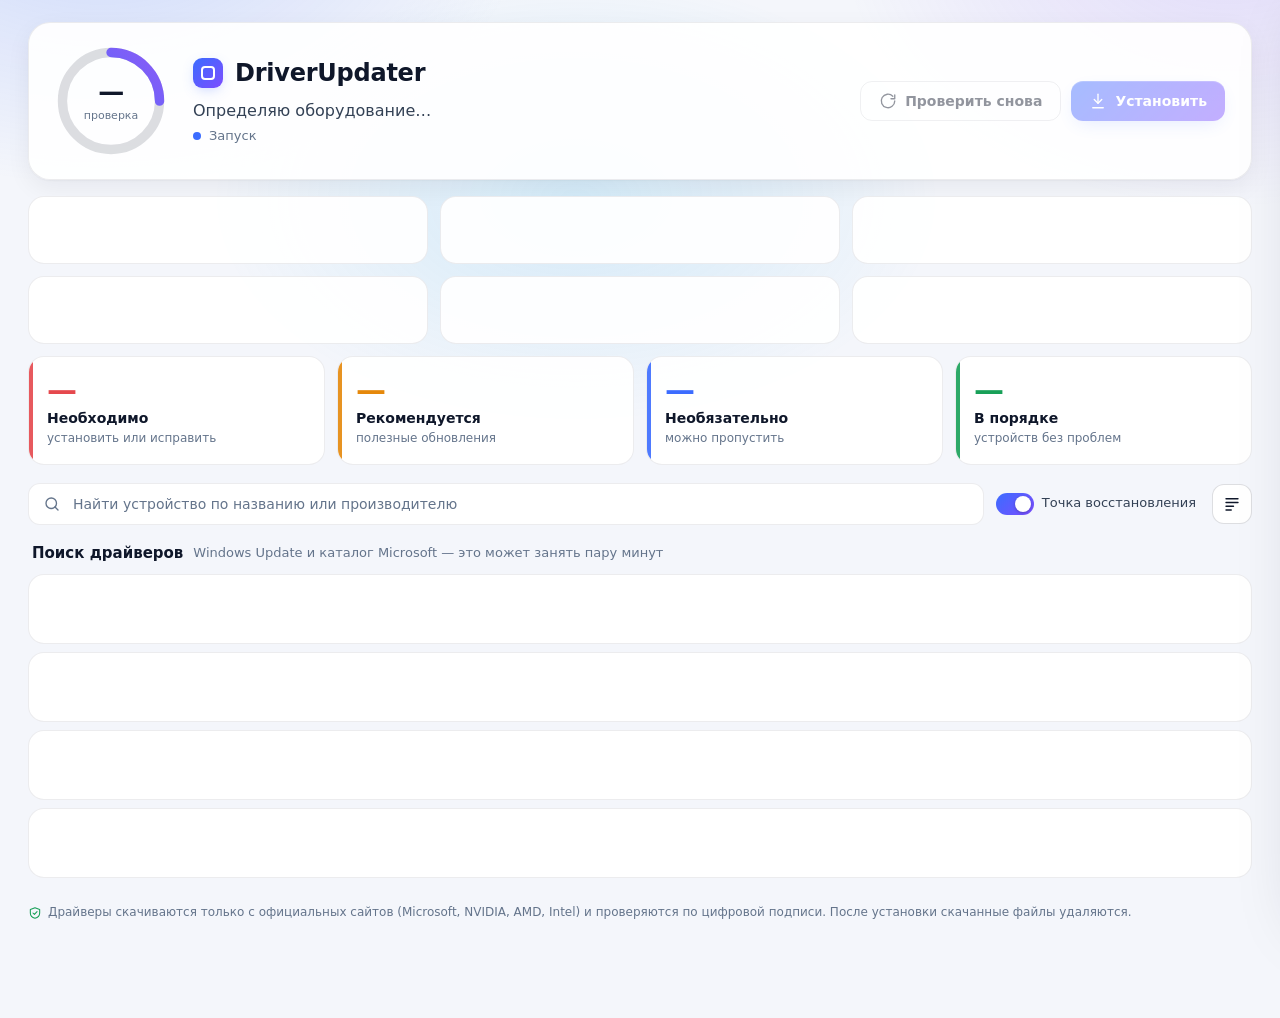
==== commit 0f4286a0: "v0.3.4: stop idle GPU load from UI effects - Static gradient background instead of animated blurred " ====
--- a/driverupdater/webui/web/index.html
+++ b/driverupdater/webui/web/index.html
@@ -105,7 +105,7 @@
 
   <!-- Экран установки -->
   <div class="overlay" id="installer" hidden>
-    <div class="install-card">
+    <div class="install-card" id="installCard">
       <div class="install-head">
         <div class="spinner-big" id="installSpinner"></div>
         <div class="install-title">
--- a/driverupdater/webui/web/styles.css
+++ b/driverupdater/webui/web/styles.css
@@ -2,7 +2,7 @@
 :root {
   --bg: #f4f6fb;
   --bg-2: #eef1f8;
-  --surface: rgba(255, 255, 255, 0.78);
+  --surface: rgba(255, 255, 255, 0.92);
   --surface-solid: #ffffff;
   --surface-2: #f6f8fc;
   --border: rgba(15, 23, 42, 0.08);
@@ -38,7 +38,7 @@
   :root {
     --bg: #0b0f17;
     --bg-2: #111725;
-    --surface: rgba(22, 28, 42, 0.72);
+    --surface: rgba(21, 27, 41, 0.94);
     --surface-solid: #151b29;
     --surface-2: rgba(255, 255, 255, 0.035);
     --border: rgba(255, 255, 255, 0.07);
@@ -87,12 +87,16 @@
 ::-webkit-scrollbar-track { background: transparent; }
 
 /* Цветной фон «северное сияние» */
-.aurora { position: fixed; inset: 0; pointer-events: none; overflow: hidden; z-index: 0; }
-.aurora span { position: absolute; border-radius: 50%; filter: blur(80px); opacity: .9; animation: drift 24s ease-in-out infinite alternate; }
-.aurora span:nth-child(1) { width: 620px; height: 420px; left: -120px; top: -180px; background: var(--aurora-1); }
-.aurora span:nth-child(2) { width: 520px; height: 380px; right: -140px; top: -120px; background: var(--aurora-2); animation-delay: -8s; }
-.aurora span:nth-child(3) { width: 480px; height: 300px; left: 35%; top: 120px; background: var(--aurora-3); animation-delay: -16s; }
-@keyframes drift { to { transform: translate(40px, 30px) scale(1.08); } }
+.aurora {
+  position: fixed; inset: 0; pointer-events: none; z-index: 0;
+  /* Неподвижные мягкие пятна цвета. Раньше это были размытые (blur) и двигающиеся блоки —
+     на встроенной видеокарте они грузили её почти на 100% даже в простое. */
+  background:
+    radial-gradient(620px 420px at 8% -12%, var(--aurora-1), transparent 70%),
+    radial-gradient(560px 400px at 96% -8%, var(--aurora-2), transparent 70%),
+    radial-gradient(520px 320px at 45% 22%, var(--aurora-3), transparent 70%);
+}
+.aurora span { display: none; }
 
 .app { position: relative; z-index: 1; max-width: 1280px; margin: 0 auto; padding: 22px 28px 96px; }
 
@@ -100,8 +104,7 @@
 .btn {
   display: inline-flex; align-items: center; gap: 8px;
   height: 40px; padding: 0 18px; border-radius: 12px;
-  border: 1px solid var(--border-strong); background: var(--surface);
-  backdrop-filter: blur(12px); cursor: pointer; font-weight: 600; white-space: nowrap;
+  border: 1px solid var(--border-strong); background: var(--surface); cursor: pointer; font-weight: 600; white-space: nowrap;
   transition: transform .15s ease, box-shadow .2s ease, background .2s ease, border-color .2s ease, opacity .2s;
 }
 .btn:hover:not(:disabled) { border-color: var(--accent); transform: translateY(-1px); }
@@ -123,7 +126,6 @@
   display: grid; grid-template-columns: auto 1fr auto; align-items: center; gap: 26px;
   padding: 22px 26px; border-radius: 22px;
   background: var(--surface); border: 1px solid var(--border); box-shadow: var(--shadow);
-  backdrop-filter: blur(18px) saturate(1.3);
 }
 .brand { display: flex; align-items: center; gap: 12px; }
 .logo {
@@ -134,10 +136,12 @@
 .hero h1 { font-size: 24px; font-weight: 700; letter-spacing: -.01em; }
 .headline { margin: 8px 0 4px; font-size: 16px; color: var(--text-2); font-weight: 500; }
 .status { margin: 0; display: flex; align-items: center; gap: 8px; color: var(--muted); font-size: 13px; min-height: 20px; }
-.pulse { width: 8px; height: 8px; border-radius: 50%; background: var(--accent); box-shadow: 0 0 0 0 var(--accent-glow); animation: pulse 1.6s infinite; }
-.status.idle .pulse { animation: none; background: var(--green); box-shadow: none; }
-.status.error .pulse { animation: none; background: var(--red); }
-@keyframes pulse { 0% { box-shadow: 0 0 0 0 var(--accent-glow); } 70% { box-shadow: 0 0 0 10px transparent; } 100% { box-shadow: 0 0 0 0 transparent; } }
+.pulse { position: relative; width: 8px; height: 8px; border-radius: 50%; background: var(--accent); }
+.pulse::after { content: ""; position: absolute; inset: -5px; border-radius: 50%; border: 2px solid var(--accent); opacity: 0; animation: pulse 1.6s ease-out infinite; }
+.status.idle .pulse { background: var(--green); }
+.status.error .pulse { background: var(--red); }
+.status.idle .pulse::after, .status.error .pulse::after { animation: none; display: none; }
+@keyframes pulse { from { transform: scale(.4); opacity: .8; } to { transform: scale(1.3); opacity: 0; } }
 .hero-actions { display: flex; gap: 10px; }
 
 .badge { font-size: 11px; font-weight: 700; padding: 3px 8px; border-radius: 999px; letter-spacing: .02em; text-transform: uppercase; }
@@ -163,8 +167,7 @@
 .system { display: grid; grid-template-columns: repeat(3, minmax(0, 1fr)); gap: 12px; margin-top: 16px; }
 .spec {
   display: flex; gap: 12px; align-items: center; padding: 14px 16px; min-height: 68px;
-  background: var(--surface); border: 1px solid var(--border); border-radius: var(--radius);
-  backdrop-filter: blur(14px); animation: rise .45s both;
+  background: var(--surface); border: 1px solid var(--border); border-radius: var(--radius); animation: rise .45s both;
 }
 .spec .tile { width: 38px; height: 38px; border-radius: 11px; display: grid; place-items: center; background: var(--blue-bg); color: var(--accent); flex: none; }
 .spec .k { font-size: 12px; color: var(--muted); }
@@ -175,7 +178,7 @@
 .summary { display: grid; grid-template-columns: repeat(4, 1fr); gap: 12px; margin-top: 12px; }
 .stat {
   position: relative; text-align: left; padding: 16px 18px; border-radius: var(--radius); cursor: pointer;
-  background: var(--surface); border: 1px solid var(--border); backdrop-filter: blur(14px);
+  background: var(--surface); border: 1px solid var(--border);
   transition: transform .15s, border-color .2s, box-shadow .2s; overflow: hidden; animation: rise .45s both;
 }
 .stat::before { content: ""; position: absolute; left: 0; top: 0; bottom: 0; width: 4px; background: var(--c); opacity: .9; }
@@ -222,8 +225,7 @@
 
 .cards { display: flex; flex-direction: column; gap: 8px; }
 .dev {
-  background: var(--surface); border: 1px solid var(--border); border-radius: var(--radius);
-  backdrop-filter: blur(14px); transition: border-color .2s, box-shadow .2s, transform .15s;
+  background: var(--surface); border: 1px solid var(--border); border-radius: var(--radius); transition: border-color .2s, box-shadow .2s, transform .15s;
   animation: rise .35s both;
 }
 .dev:hover { border-color: var(--border-strong); box-shadow: var(--shadow); }
@@ -261,7 +263,7 @@
 .update-bar {
   display: flex; align-items: center; gap: 12px; margin-bottom: 14px; padding: 10px 12px 10px 16px;
   border-radius: 16px; background: var(--surface); border: 1px solid color-mix(in srgb, var(--accent) 45%, transparent);
-  box-shadow: 0 0 0 4px var(--blue-bg); animation: rise .4s both; backdrop-filter: blur(14px);
+  box-shadow: 0 0 0 4px var(--blue-bg); animation: rise .4s both;
 }
 .update-bar > .ic { color: var(--accent); }
 .update-bar span { flex: 1; font-weight: 600; }
@@ -272,9 +274,10 @@
 .empty .big { width: 72px; height: 72px; margin: 0 auto 14px; border-radius: 22px; display: grid; place-items: center; background: var(--green-bg); color: var(--green); }
 .empty .big .ic { width: 36px; height: 36px; }
 .empty h3 { color: var(--text); font-size: 18px; margin-bottom: 6px; }
-.skeleton { height: 70px; border-radius: var(--radius); background: linear-gradient(100deg, var(--surface) 30%, var(--surface-2) 50%, var(--surface) 70%); background-size: 300% 100%; border: 1px solid var(--border); animation: shimmer 1.4s infinite linear; }
+.skeleton { position: relative; overflow: hidden; height: 70px; border-radius: var(--radius); background: var(--surface); border: 1px solid var(--border); }
+.skeleton::after { content: ""; position: absolute; inset: 0; background: linear-gradient(100deg, transparent 30%, var(--surface-2) 50%, transparent 70%); transform: translateX(-100%); animation: shimmer 1.4s infinite linear; }
 .skeleton.short { height: 68px; }
-@keyframes shimmer { from { background-position: 100% 0; } to { background-position: -100% 0; } }
+@keyframes shimmer { to { transform: translateX(100%); } }
 @keyframes rise { from { opacity: 0; transform: translateY(8px); } to { opacity: 1; transform: none; } }
 
 .foot { display: flex; justify-content: space-between; gap: 12px; margin-top: 26px; color: var(--muted); font-size: 12px; flex-wrap: wrap; }
@@ -307,7 +310,7 @@
 /* ───────────── Оверлеи ───────────── */
 .overlay {
   position: fixed; inset: 0; z-index: 40; display: grid; place-items: center; padding: 24px;
-  background: rgba(8, 12, 20, .45); backdrop-filter: blur(6px); animation: fade .2s both;
+  background: rgba(8, 12, 20, .58); animation: fade .2s both;
 }
 @keyframes fade { from { opacity: 0; } }
 .modal, .install-card {
@@ -340,7 +343,8 @@
 @keyframes spin2 { to { transform: rotate(360deg); } }
 .bar { height: 8px; border-radius: 999px; background: var(--border); margin: 20px 0 14px; overflow: hidden; }
 .bar span { display: block; height: 100%; width: 0; border-radius: inherit; background: var(--accent-grad); transition: width .5s ease; position: relative; overflow: hidden; }
-.bar span::after { content: ""; position: absolute; inset: 0; background: linear-gradient(90deg, transparent, rgba(255,255,255,.35), transparent); animation: shine 1.6s infinite; }
+.bar span::after { content: ""; position: absolute; inset: 0; background: linear-gradient(90deg, transparent, rgba(255,255,255,.35), transparent); transform: translateX(-100%); }
+.install-card.running .bar span::after { animation: shine 1.6s infinite; }
 @keyframes shine { from { transform: translateX(-100%); } to { transform: translateX(100%); } }
 .install-list { list-style: none; margin: 0; padding: 0; display: flex; flex-direction: column; gap: 6px; }
 .install-list li { display: grid; grid-template-columns: 24px 1fr; gap: 10px; align-items: start; padding: 10px 12px; border-radius: 12px; background: var(--surface-2); border: 1px solid var(--border); }
@@ -422,6 +426,9 @@
   .toolbar { margin: 12px 0 4px; }
   .group { margin-top: 12px; }
 }
+/* Окно свёрнуто/скрыто — ничего не анимируем, чтобы не тратить видеокарту впустую */
+.paused *, .paused *::before, .paused *::after { animation-play-state: paused !important; }
+
 @media (prefers-reduced-motion: reduce) {
   *, *::before, *::after { animation-duration: .01ms !important; animation-iteration-count: 1 !important; transition-duration: .01ms !important; }
 }
